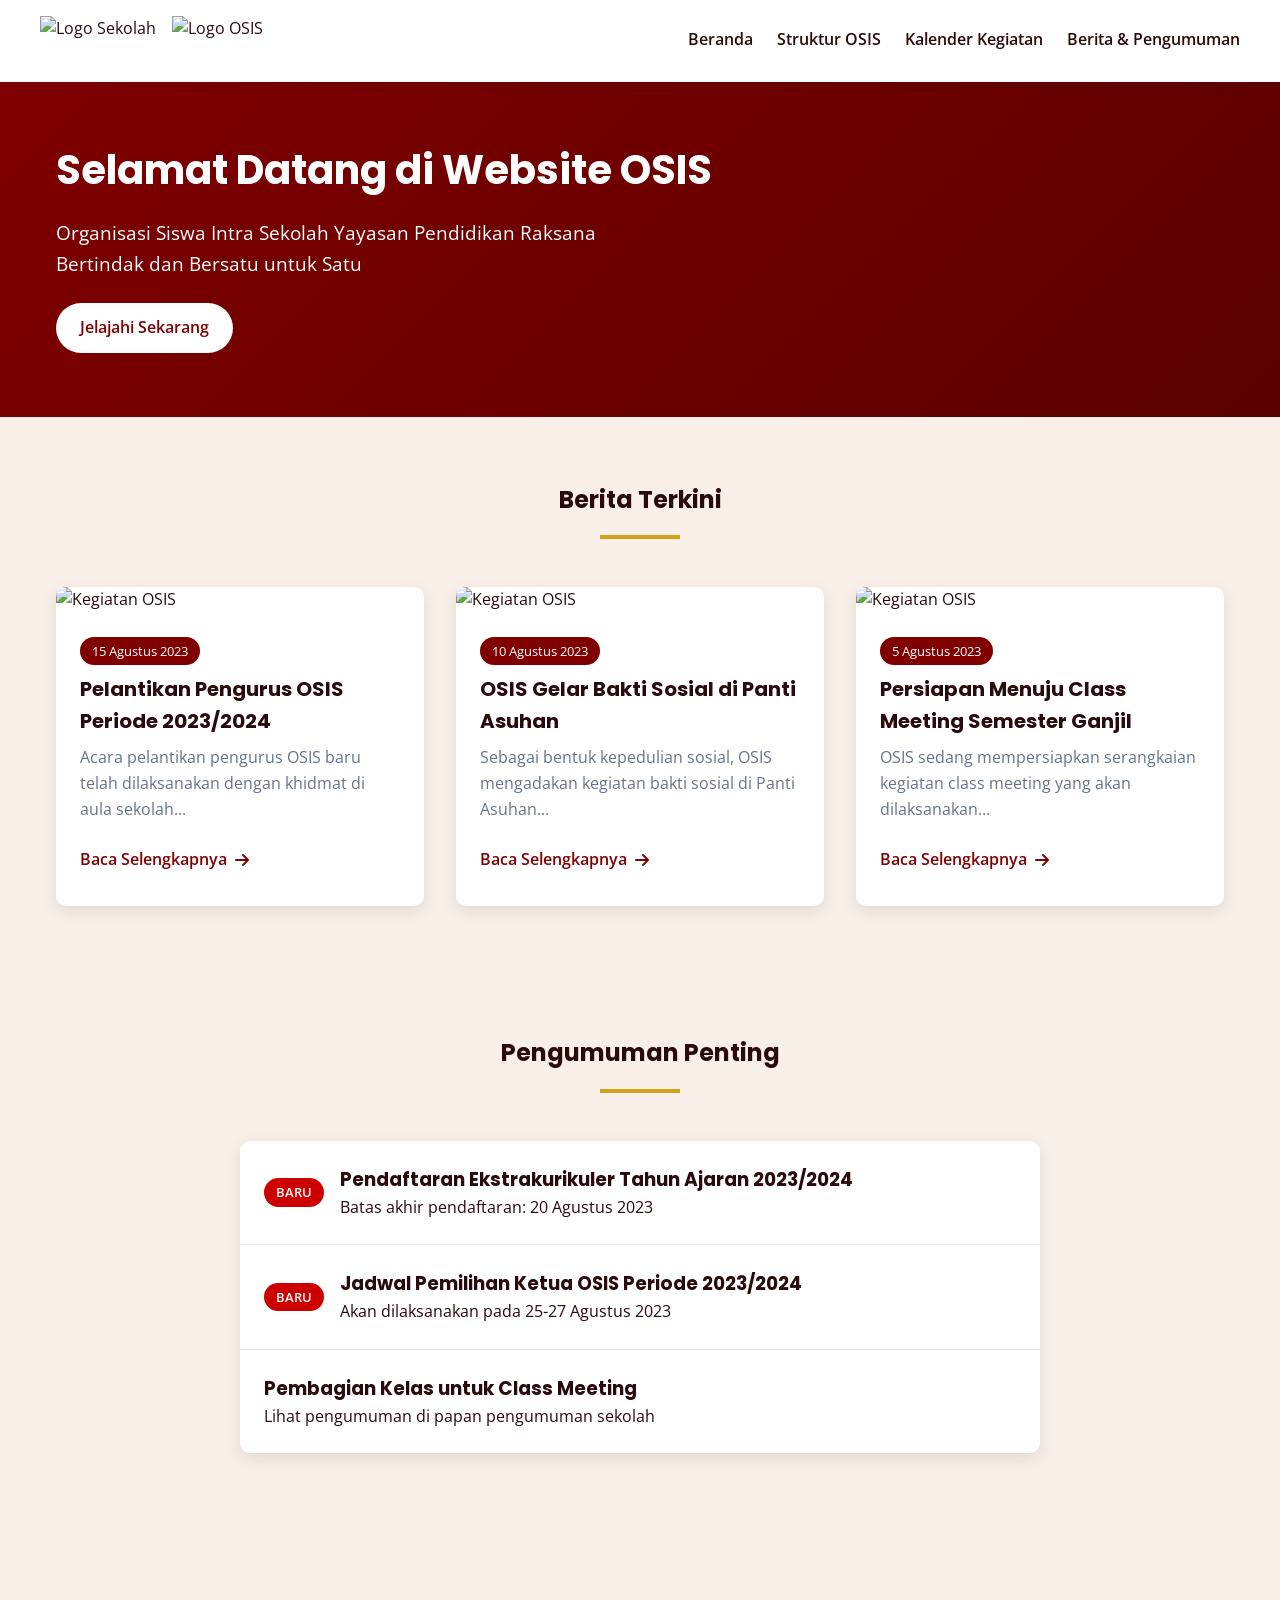
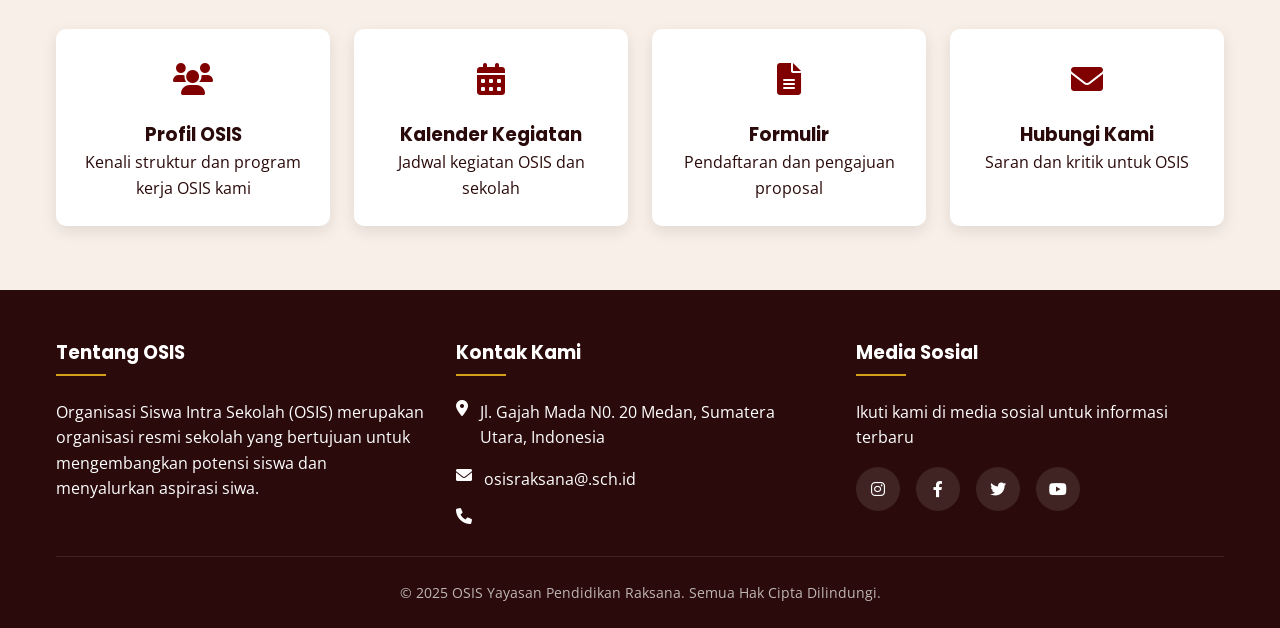
==== index.html @ 31e40fb7 "update first" ====
<!DOCTYPE html>
<html lang="id">
<head>
    <meta charset="UTF-8">
    <meta name="viewport" content="width=device-width, initial-scale=1.0">
    <title>OSIS Website - SMA Contoh</title>
    <link rel="stylesheet" href="index.css">
    <!-- Include Google Fonts -->
    <link href="https://fonts.googleapis.com/css2?family=Poppins:wght@400;600;700&family=Open+Sans:wght@400;600&display=swap" rel="stylesheet">
    <!-- Include Font Awesome for icons -->
    <link rel="stylesheet" href="https://cdnjs.cloudflare.com/ajax/libs/font-awesome/6.0.0-beta3/css/all.min.css">
    
</head>
<body>
    <!-- Header Section -->
    <header>
        <div class="container header-container">
            <div class="logo-container">
                <img src="foto/logo-sekolah.png" alt="Logo Sekolah" class="logo">
                <img src="foto/logo-osis.png" alt="Logo OSIS" class="logo">
            </div>
            
            <nav class="desktop-nav">
                <a href="index.html">Beranda</a>
                <a href="struktur.html">Struktur OSIS</a>
                <a href="kalender.html">Kalender Kegiatan</a>
                <a href="news.html">Berita & Pengumuman</a>
            </nav>
            
            <button class="mobile-menu-btn">☰</button>
        </div>
    </header>

    <!-- Hero Section -->
    <section class="hero">
        <div class="container hero-content">
            <h1>Selamat Datang di Website OSIS</h1>
            <p>Organisasi Siswa Intra Sekolah Yayasan Pendidikan Raksana  Bertindak dan Bersatu untuk Satu</p>
            <a href="#main-content" class="btn btn-primary">Jelajahi Sekarang</a>
        </div>
    </section>

    <!-- Main Content -->
    <main id="main-content">
        <!-- News Section -->
        <section class="section">
            <div class="container">
                <h2 class="section-title">Berita Terkini</h2>
                
                <div class="news-grid">
                    <!-- News Item 1 -->
                    <article class="news-card">
                        <img src="news1.jpg" alt="Kegiatan OSIS" class="news-img">
                        <div class="news-content">
                            <span class="news-date">15 Agustus 2023</span>
                            <h3 class="news-title">Pelantikan Pengurus OSIS Periode 2023/2024</h3>
                            <p class="news-excerpt">Acara pelantikan pengurus OSIS baru telah dilaksanakan dengan khidmat di aula sekolah...</p>
                            <a href="#" class="read-more">Baca Selengkapnya <i class="fas fa-arrow-right"></i></a>
                        </div>
                    </article>
                    
                    <!-- News Item 2 -->
                    <article class="news-card">
                        <img src="news2.jpg" alt="Kegiatan OSIS" class="news-img">
                        <div class="news-content">
                            <span class="news-date">10 Agustus 2023</span>
                            <h3 class="news-title">OSIS Gelar Bakti Sosial di Panti Asuhan</h3>
                            <p class="news-excerpt">Sebagai bentuk kepedulian sosial, OSIS mengadakan kegiatan bakti sosial di Panti Asuhan...</p>
                            <a href="#" class="read-more">Baca Selengkapnya <i class="fas fa-arrow-right"></i></a>
                        </div>
                    </article>
                    
                    <!-- News Item 3 -->
                    <article class="news-card">
                        <img src="news3.jpg" alt="Kegiatan OSIS" class="news-img">
                        <div class="news-content">
                            <span class="news-date">5 Agustus 2023</span>
                            <h3 class="news-title">Persiapan Menuju Class Meeting Semester Ganjil</h3>
                            <p class="news-excerpt">OSIS sedang mempersiapkan serangkaian kegiatan class meeting yang akan dilaksanakan...</p>
                            <a href="#" class="read-more">Baca Selengkapnya <i class="fas fa-arrow-right"></i></a>
                        </div>
                    </article>
                </div>
            </div>
        </section>
        
        <!-- Announcements Section -->
        <section class="section bg-gray-100">
            <div class="container">
                <h2 class="section-title">Pengumuman Penting</h2>
                
                <div class="announcement-list">
                    <!-- Announcement 1 -->
                    <div class="announcement-item">
                        <span class="announcement-badge">BARU</span>
                        <div>
                            <h3>Pendaftaran Ekstrakurikuler Tahun Ajaran 2023/2024</h3>
                            <p>Batas akhir pendaftaran: 20 Agustus 2023</p>
                        </div>
                    </div>
                    
                    <!-- Announcement 2 -->
                    <div class="announcement-item">
                        <span class="announcement-badge">BARU</span>
                        <div>
                            <h3>Jadwal Pemilihan Ketua OSIS Periode 2023/2024</h3>
                            <p>Akan dilaksanakan pada 25-27 Agustus 2023</p>
                        </div>
                    </div>
                    
                    <!-- Announcement 3 -->
                    <div class="announcement-item">
                        <div>
                            <h3>Pembagian Kelas untuk Class Meeting</h3>
                            <p>Lihat pengumuman di papan pengumuman sekolah</p>
                        </div>
                    </div>
                </div>
            </div>
        </section>
        
        <!-- Quick Links Section -->
        <section class="section">
            <div class="container">
                <div class="quick-links">
                    <!-- Quick Link 1 -->
                    <a href="strukturosis.html" class="quick-link-card">
                        <div class="quick-link-icon">
                            <i class="fas fa-users"></i>
                        </div>
                        <h3>Profil OSIS</h3>
                        <p>Kenali struktur dan program kerja OSIS kami</p>
                    </a>
                    
                    <!-- Quick Link 2 -->
                    <a href="calendar.html" class="quick-link-card">
                        <div class="quick-link-icon">
                            <i class="fas fa-calendar-alt"></i>
                        </div>
                        <h3>Kalender Kegiatan</h3>
                        <p>Jadwal kegiatan OSIS dan sekolah</p>
                    </a>
                    
                    <!-- Quick Link 3 -->
                    <a href="forms.html" class="quick-link-card">
                        <div class="quick-link-icon">
                            <i class="fas fa-file-alt"></i>
                        </div>
                        <h3>Formulir</h3>
                        <p>Pendaftaran dan pengajuan proposal</p>
                    </a>
                    
                    <!-- Quick Link 4 -->
                    <a href="contact.html" class="quick-link-card">
                        <div class="quick-link-icon">
                            <i class="fas fa-envelope"></i>
                        </div>
                        <h3>Hubungi Kami</h3>
                        <p>Saran dan kritik untuk OSIS</p>
                    </a>
                </div>
            </div>
        </section>
    </main>

    <!-- Footer Section -->
    <footer>
        <div class="container">
            <div class="footer-content">
                <!-- About Column -->
                <div class="footer-column">
                    <h3>Tentang OSIS</h3>
                    <p>Organisasi Siswa Intra Sekolah (OSIS) merupakan organisasi resmi sekolah yang bertujuan untuk mengembangkan potensi siswa dan menyalurkan aspirasi siwa.</p>
                </div>
                
                <!-- Contact Column -->
                <div class="footer-column">
                    <h3>Kontak Kami</h3>
                    <div class="contact-info">
                        <div class="contact-item">
                            <i class="fas fa-map-marker-alt"></i>
                            <span>Jl. Gajah Mada N0. 20 Medan, Sumatera Utara, Indonesia</span>
                        </div>
                        <div class="contact-item">
                            <i class="fas fa-envelope"></i>
                            <span>osisraksana@.sch.id</span>
                        </div>
                        <div class="contact-item">
                            <i class="fas fa-phone"></i>
                            <span></span>
                        </div>
                    </div>
                </div>
                
                <!-- Social Media Column -->
                <div class="footer-column">
                    <h3>Media Sosial</h3>
                    <p>Ikuti kami di media sosial untuk informasi terbaru</p>
                    <div class="social-links">
                        <a href="https://www.instagram.com/osisraksanamdn/" class="social-link"><i class="fab fa-instagram"></i></a>
                        <a href="#" class="social-link"><i class="fab fa-facebook-f"></i></a>
                        <a href="#" class="social-link"><i class="fab fa-twitter"></i></a>
                        <a href="#" class="social-link"><i class="fab fa-youtube"></i></a>
                    </div>
                </div>
            </div>
            
            <div class="copyright">
                <p>&copy; 2025 OSIS Yayasan Pendidikan Raksana. Semua Hak Cipta Dilindungi.</p>
            </div>
        </div>
    </footer>

    <!-- JavaScript -->
    <script src="index.js"></script>
    <script>
    
    </script>
</body>
</html>
---- index.css ----
/* ================================
   CSS RESET & BASE VARIABLES
=================================*/
:root {
    /* Warna utama (Maroon Theme) */
    --primary: #800000;      /* Base Maroon */
    --secondary: #5a0000;    /* Darker Maroon */
    --accent: #d4a017;       /* Goldenrod (untuk aksen/kontras) */
    
    /* Warna tambahan */
    --light: #f8f0e8;        /* Cream light untuk background */
    --dark: #2a0a0a;         /* Dark reddish-black untuk teks utama */
    --success: #228B22;      /* Hijau untuk status sukses */
    --danger: #CC0000;       /* Merah untuk status penting/peringatan */
    
    /* Font keluarga */
    --font-heading: 'Poppins', sans-serif;
    --font-body: 'Open Sans', sans-serif;
}

/* Reset global */
* {
    margin: 0;
    padding: 0;
    box-sizing: border-box;
}

/* ================================
   BASE STYLES
=================================*/
body {
    font-family: var(--font-body);
    line-height: 1.6;
    color: var(--dark);
    background-color: var(--light);
}

h1, h2, h3, h4 {
    font-family: var(--font-heading);
    font-weight: 700;
}

a {
    text-decoration: none;
    color: inherit;
}

img {
    max-width: 100%;
    height: auto;
}

.container {
    width: 100%;
    max-width: 1200px;
    margin: 0 auto;
    padding: 0 1rem;
}

/* ================================
   HEADER
=================================*/
header {
    position: sticky;
    top: 0;
    background-color: white;
    box-shadow: 0 2px 10px rgba(0, 0, 0, 0.1);
    z-index: 100;
}

.header-container {
    display: flex;
    justify-content: space-between;
    align-items: center;
    padding: 1rem 0;
}

.logo-container {
    display: flex;
    align-items: center;
    gap: 1rem;
}

.logo {
    height: 50px;
}

/* Navigasi Desktop */
nav.desktop-nav {
    display: flex;
    gap: 1.5rem;
}
nav.desktop-nav a {
    font-weight: 600;
    transition: var(--transition);
    position: relative;
    padding: 0.5rem 0;
}
nav.desktop-nav a:hover { color: var(--primary); }
nav.desktop-nav a::after {
    content: '';
    position: absolute;
    bottom: 0; left: 0;
    width: 0; height: 2px;
    background-color: var(--primary);
    transition: var(--transition);
}
nav.desktop-nav a:hover::after { width: 100%; }

/* Underline animasi di hover */
nav.desktop-nav a::after {
    content: '';
    position: absolute;
    bottom: -5px;
    left: 0;
    width: 0;
    height: 2px;
    background-color: var(--primary);
    transition: width 0.3s;
}

nav.desktop-nav a:hover::after {
    width: 100%;
}

/* Tombol menu mobile */
.mobile-menu-btn {
    display: none;
    background: none;
    border: none;
    font-size: 1.5rem;
    cursor: pointer;
}

/* ================================
   HERO SECTION
=================================*/
.hero {
    background: linear-gradient(135deg, var(--primary), var(--secondary));
    color: white;
    padding: 4rem 0;
    position: relative;
    overflow: hidden;
}

.hero-content {
    display: flex;
    flex-direction: column;
    align-items: flex-start;
    gap: 1.5rem;
    position: relative;
    z-index: 2;
}

.hero h1 {
    font-size: 2.5rem;
    line-height: 1.2;
}

.hero p {
    font-size: 1.2rem;
    max-width: 600px;
}

/* Tombol */
.btn {
    display: inline-block;
    padding: 0.75rem 1.5rem;
    border-radius: 50px;
    font-weight: 600;
    transition: all 0.3s;
    cursor: pointer;
}

.btn-primary {
    background-color: white;
    color: var(--primary);
}

.btn-primary:hover {
    transform: translateY(-3px);
    box-shadow: 0 10px 20px rgba(0, 0, 0, 0.1);
}

/* ================================
   SECTION
=================================*/
.section {
    padding: 4rem 0;
}

.section-title {
    text-align: center;
    margin-bottom: 3rem;
    position: relative;
}

/* Garis aksen di bawah judul */
.section-title::after {
    content: '';
    display: block;
    width: 80px;
    height: 4px;
    background-color: var(--accent);
    margin: 1rem auto 0;
}

/* ================================
   NEWS GRID
=================================*/
.news-grid {
    display: grid;
    grid-template-columns: repeat(auto-fill, minmax(300px, 1fr));
    gap: 2rem;
}

.news-card {
    background-color: white;
    border-radius: 10px;
    overflow: hidden;
    box-shadow: 0 5px 15px rgba(0, 0, 0, 0.1);
    transition: transform 0.3s, box-shadow 0.3s;
}

.news-card:hover {
    transform: translateY(-10px);
    box-shadow: 0 15px 30px rgba(0, 0, 0, 0.15);
}

.news-img {
    height: 200px;
    width: 100%;
    object-fit: cover;
}

.news-content {
    padding: 1.5rem;
}

.news-date {
    display: inline-block;
    background-color: var(--primary);
    color: white;
    padding: 0.25rem 0.75rem;
    border-radius: 50px;
    font-size: 0.8rem;
    margin-bottom: 0.5rem;
}

.news-title {
    font-size: 1.25rem;
    margin-bottom: 0.5rem;
}

.news-excerpt {
    color: #64748b;
    margin-bottom: 1rem;
}

.read-more {
    color: var(--primary);
    font-weight: 600;
    display: flex;
    align-items: center;
    gap: 0.5rem;
}

/* ================================
   ANNOUNCEMENTS
=================================*/
.announcement-list {
    background-color: white;
    border-radius: 10px;
    box-shadow: 0 5px 15px rgba(0, 0, 0, 0.1);
    overflow: hidden;
    max-width: 800px;
    margin: 0 auto;
}

.announcement-item {
    padding: 1.5rem;
    border-bottom: 1px solid #e2e8f0;
    display: flex;
    align-items: center;
    gap: 1rem;
}

.announcement-item:last-child {
    border-bottom: none;
}

.announcement-badge {
    background-color: var(--danger);
    color: white;
    padding: 0.25rem 0.75rem;
    border-radius: 50px;
    font-size: 0.8rem;
    font-weight: 600;
}

/* ================================
   QUICK LINKS
=================================*/
.quick-links {
    display: grid;
    grid-template-columns: repeat(auto-fit, minmax(200px, 1fr));
    gap: 1.5rem;
    margin-top: 3rem;
}

.quick-link-card {
    background-color: white;
    border-radius: 10px;
    padding: 1.5rem;
    text-align: center;
    box-shadow: 0 5px 15px rgba(0, 0, 0, 0.1);
    transition: all 0.3s;
}

.quick-link-card:hover {
    transform: translateY(-5px);
    box-shadow: 0 10px 25px rgba(0, 0, 0, 0.15);
}

.quick-link-icon {
    font-size: 2rem;
    margin-bottom: 1rem;
    color: var(--primary);
}

/* ================================
   FOOTER
=================================*/
footer {
    background-color: var(--dark);
    color: white;
    padding: 3rem 0 1.5rem;
}

.footer-content {
    display: grid;
    grid-template-columns: repeat(auto-fit, minmax(250px, 1fr));
    gap: 2rem;
    margin-bottom: 2rem;
}

.footer-column h3 {
    margin-bottom: 1.5rem;
    position: relative;
    padding-bottom: 0.5rem;
}

.footer-column h3::after {
    content: '';
    position: absolute;
    bottom: 0;
    left: 0;
    width: 50px;
    height: 2px;
    background-color: var(--accent);
}

.contact-info {
    display: flex;
    flex-direction: column;
    gap: 1rem;
}

.contact-item {
    display: flex;
    align-items: flex-start;
    gap: 0.75rem;
}

.social-links {
    display: flex;
    gap: 1rem;
    margin-top: 1rem;
}

.social-link {
    display: flex;
    align-items: center;
    justify-content: center;
    width: 40px;
    height: 40px;
    border-radius: 50%;
    background-color: rgba(255, 255, 255, 0.1);
    transition: background-color 0.3s;
}

.social-link:hover {
    background-color: var(--accent);
}

.copyright {
    text-align: center;
    padding-top: 1.5rem;
    border-top: 1px solid rgba(255, 255, 255, 0.1);
    font-size: 0.9rem;
    color: rgba(255, 255, 255, 0.7);
}

/* ================================
   RESPONSIVE BREAKPOINTS
=================================*/
/* Large screens (max 1200px) */
@media (max-width: 1200px) {
    .container { padding: 0 2rem; }
}

/* Medium screens (max 992px) */
@media (max-width: 992px) {
    .hero h1 { font-size: 2.2rem; }
    .hero p { font-size: 1.1rem; }
    .profile-layout { grid-template-columns: 1fr 250px; }
}

/* Tablet screens (max 768px) */
@media (max-width: 768px) {
    .mobile-menu-btn { display: block; z-index: 1000; }
    nav.desktop-nav {
        position: fixed;
        top: 0;
        right: -100%;
        width: 80%;
        max-width: 300px;
        height: 100vh;
        background-color: white;
        flex-direction: column;
        align-items: flex-start;
        padding: 5rem 2rem;
        box-shadow: -5px 0 15px rgba(0,0,0,0.1);
        transition: right 0.3s ease;
        z-index: 999;
    }
    nav.desktop-nav.active { right: 0; }
    nav.desktop-nav a {
        padding: 0.75rem 0;
        width: 100%;
        border-bottom: 1px solid #eee;
    }
    .hero h1 { font-size: 1.8rem; }
    .hero p { font-size: 1rem; }
    .section { padding: 2.5rem 0; }
    .profile-layout { grid-template-columns: 1fr; }
    .sidebar { order: -1; margin-bottom: 2rem; }
}

/* Small screens (max 576px) */
@media (max-width: 576px) {
    .logo { height: 40px; }
    .hero h1 { font-size: 1.5rem; }
    .btn { padding: 0.6rem 1.2rem; }
    .news-grid, .quick-links, .gallery-grid { grid-template-columns: 1fr; }
}

/* ================================
   ANIMATIONS & ACCESSIBILITY
=================================*/
/* Mobile menu slide animation */
@keyframes slideIn { from { right: -100%; } to { right: 0; } }
@keyframes slideOut { from { right: 0; } to { right: -100%; } }

/* Ukuran minimum touch target */
a, button, .btn, .tab-btn {
    min-height: 44px;
    min-width: 44px;
}

/* Prevent zoom di input mobile */
@media (max-width: 768px) {
    input, select, textarea { font-size: 16px; }
}

/* High contrast mode */
@media (prefers-contrast: high) {
    :root {
        --primary: #0044cc;
        --secondary: #002b80;
        --accent: #c57600;
    }
    a, button { outline: 2px solid transparent; outline-offset: 2px; }
    a:focus, button:focus { outline-color: var(--accent); }
}

/* Reduced motion preference */
@media (prefers-reduced-motion: reduce) {
    * {
        animation-duration: 0.01ms !important;
        transition-duration: 0.01ms !important;
        scroll-behavior: auto !important;
    }
}
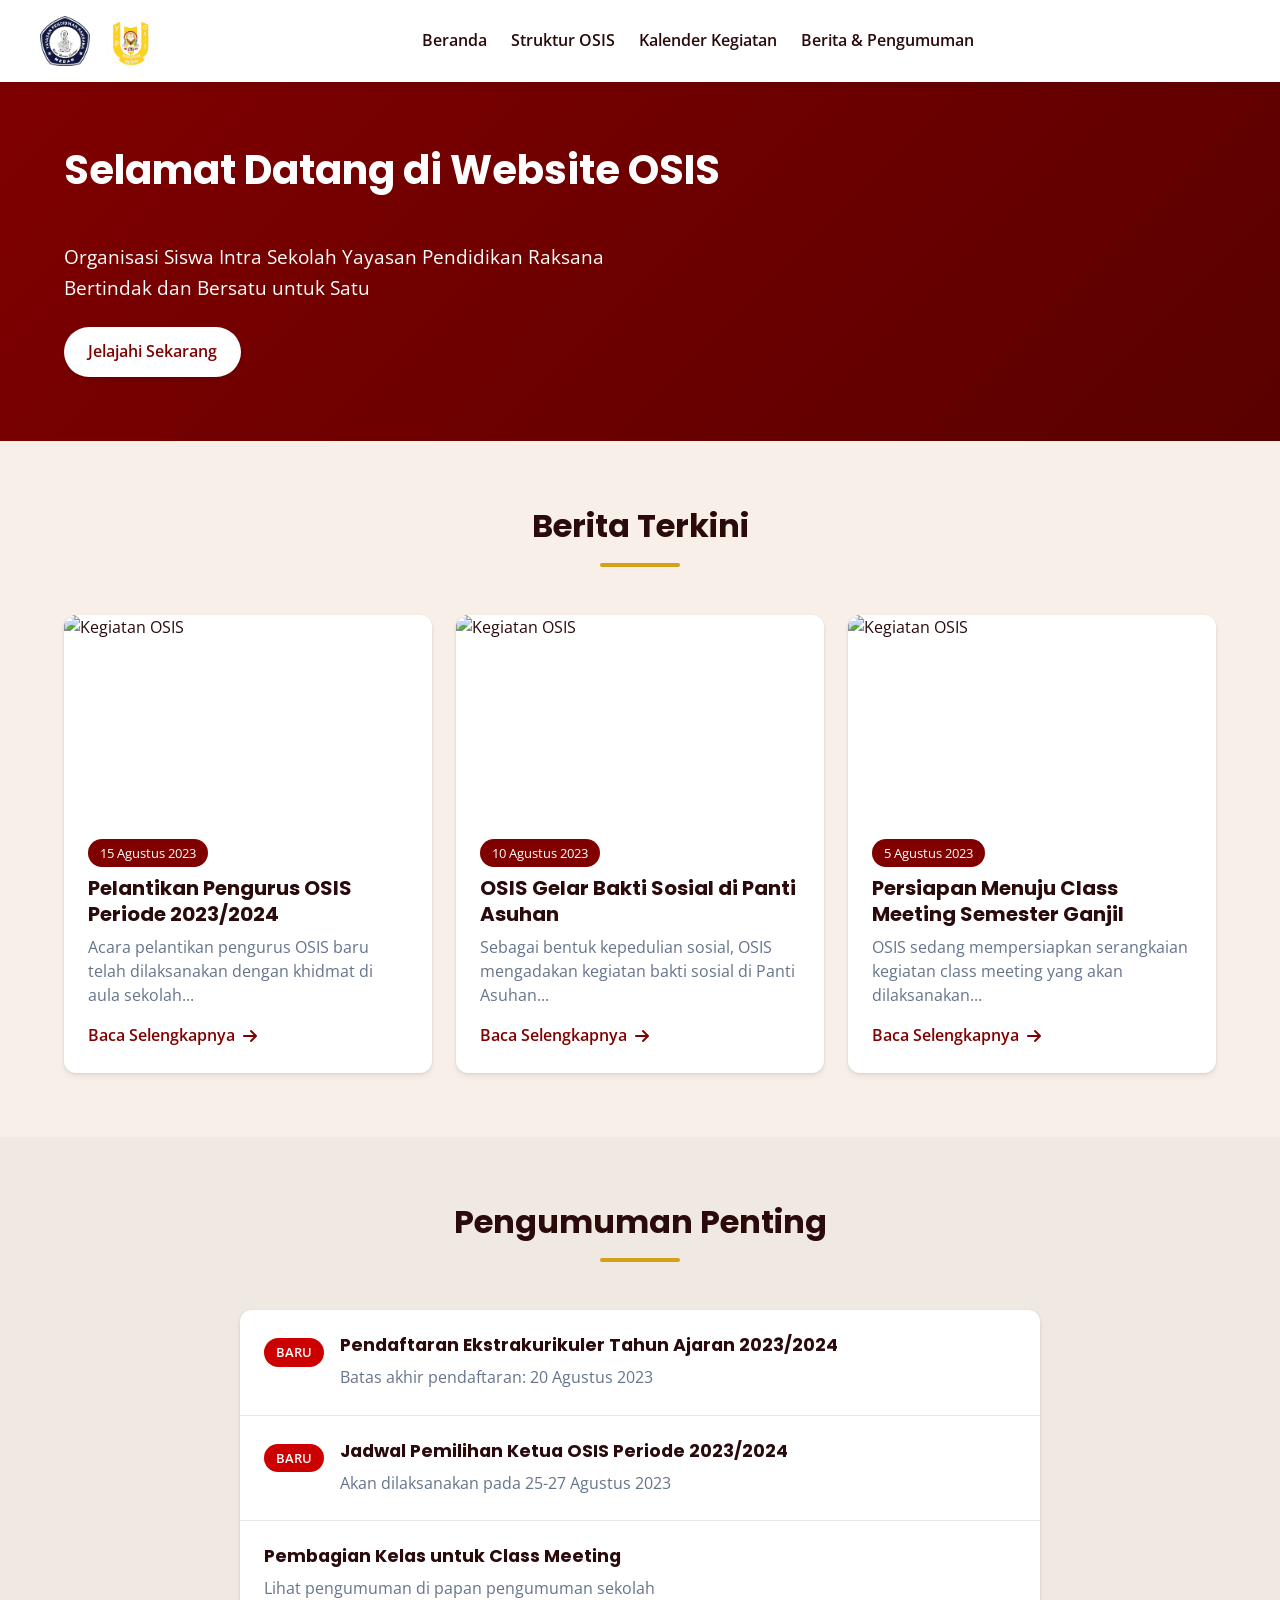
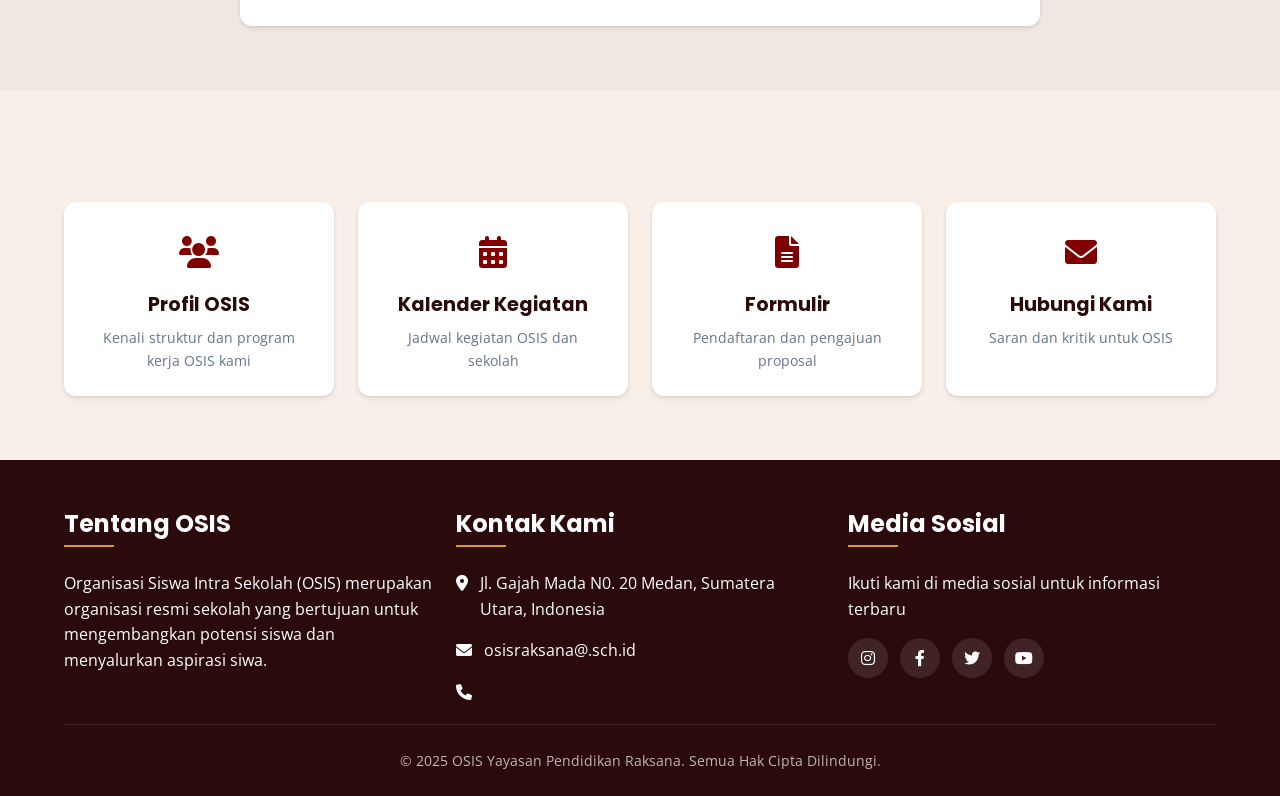
==== commit c9dbaf4b: "update 1" ====
--- a/index.html
+++ b/index.html
@@ -4,39 +4,787 @@
     <meta charset="UTF-8">
     <meta name="viewport" content="width=device-width, initial-scale=1.0">
     <title>OSIS Website - SMA Contoh</title>
-    <link rel="stylesheet" href="index.css">
     <!-- Include Google Fonts -->
     <link href="https://fonts.googleapis.com/css2?family=Poppins:wght@400;600;700&family=Open+Sans:wght@400;600&display=swap" rel="stylesheet">
     <!-- Include Font Awesome for icons -->
     <link rel="stylesheet" href="https://cdnjs.cloudflare.com/ajax/libs/font-awesome/6.0.0-beta3/css/all.min.css">
-    
+    <style>
+        /* ================================
+           CSS RESET & BASE VARIABLES
+        =================================*/
+        :root {
+            /* Warna utama (Maroon Theme) */
+            --primary: #800000;      /* Base Maroon */
+            --primary-light: #a33333; /* Light Maroon */
+            --secondary: #5a0000;    /* Darker Maroon */
+            --accent: #d4a017;       /* Goldenrod (untuk aksen/kontras) */
+            --accent-dark: #b38614;  /* Darker Goldenrod */
+            
+            /* Warna tambahan */
+            --light: #f8f0e8;        /* Cream light untuk background */
+            --light-gray: #e8e8e8;   /* Light gray untuk borders */
+            --dark: #2a0a0a;         /* Dark reddish-black untuk teks utama */
+            --gray: #64748b;         /* Gray untuk teks sekunder */
+            --success: #228B22;      /* Hijau untuk status sukses */
+            --danger: #CC0000;       /* Merah untuk status penting/peringatan */
+            
+            /* Font keluarga */
+            --font-heading: 'Poppins', sans-serif;
+            --font-body: 'Open Sans', sans-serif;
+            
+            /* Transition untuk animasi */
+            --transition: all 0.3s ease;
+            
+            /* Border radius */
+            --radius-sm: 0.25rem;
+            --radius: 0.5rem;
+            --radius-lg: 0.75rem;
+            --radius-xl: 1rem;
+            
+            /* Spacing */
+            --space-xs: 0.5rem;
+            --space-sm: 1rem;
+            --space-md: 1.5rem;
+            --space-lg: 2rem;
+            --space-xl: 3rem;
+            --space-xxl: 4rem;
+            
+            /* Shadows */
+            --shadow-sm: 0 1px 2px rgba(0, 0, 0, 0.05);
+            --shadow: 0 4px 6px rgba(0, 0, 0, 0.05), 0 1px 3px rgba(0, 0, 0, 0.1);
+            --shadow-md: 0 10px 15px rgba(0, 0, 0, 0.05), 0 4px 6px rgba(0, 0, 0, 0.05);
+            --shadow-lg: 0 20px 25px rgba(0, 0, 0, 0.05), 0 10px 10px rgba(0, 0, 0, 0.04);
+        }
+
+        /* Reset global */
+        * {
+            margin: 0;
+            padding: 0;
+            box-sizing: border-box;
+        }
+
+        /* Animasi fade in untuk halaman */
+        @keyframes fadeIn {
+            from { opacity: 0; transform: translateY(20px); }
+            to { opacity: 1; transform: translateY(0); }
+        }
+
+        /* ================================
+           BASE STYLES
+        =================================*/
+        html {
+            scroll-behavior: smooth;
+        }
+        
+        body {
+            font-family: var(--font-body);
+            line-height: 1.6;
+            color: var(--dark);
+            background-color: var(--light);
+            animation: fadeIn 0.8s ease-out;
+        }
+
+        h1, h2, h3, h4 {
+            font-family: var(--font-heading);
+            font-weight: 700;
+            line-height: 1.3;
+        }
+
+        h1 { font-size: 2.5rem; margin-bottom: var(--space-md); }
+        h2 { font-size: 2rem; margin-bottom: var(--space-md); }
+        h3 { font-size: 1.5rem; margin-bottom: var(--space-sm); }
+        h4 { font-size: 1.25rem; margin-bottom: var(--space-xs); }
+
+        a {
+            text-decoration: none;
+            color: inherit;
+            transition: var(--transition);
+        }
+
+        img {
+            max-width: 100%;
+            height: auto;
+            display: block;
+        }
+
+        .container {
+            width: 100%;
+            max-width: 1200px;
+            margin: 0 auto;
+            padding: 0 var(--space-md);
+        }
+
+        .section {
+            padding: var(--space-xxl) 0;
+            opacity: 0;
+            transform: translateY(20px);
+            transition: opacity 0.6s ease, transform 0.6s ease;
+        }
+
+        .section.visible {
+            opacity: 1;
+            transform: translateY(0);
+        }
+
+        .section__title {
+            text-align: center;
+            margin-bottom: var(--space-xl);
+            position: relative;
+        }
+
+        /* Garis aksen di bawah judul */
+        .section__title::after {
+            content: '';
+            display: block;
+            width: 80px;
+            height: 4px;
+            background-color: var(--accent);
+            margin: var(--space-sm) auto 0;
+            border-radius: 2px;
+        }
+
+        .btn {
+            display: inline-flex;
+            align-items: center;
+            justify-content: center;
+            padding: 0.75rem 1.5rem;
+            border-radius: 50px;
+            font-weight: 600;
+            transition: var(--transition);
+            cursor: pointer;
+            min-height: 44px;
+            border: none;
+            gap: 0.5rem;
+        }
+
+        .btn--primary {
+            background-color: white;
+            color: var(--primary);
+            box-shadow: var(--shadow);
+        }
+
+        .btn--primary:hover {
+            transform: translateY(-3px);
+            box-shadow: var(--shadow-md);
+        }
+
+        .text-center {
+            text-align: center;
+        }
+
+        /* ================================
+           HEADER
+        =================================*/
+        .header {
+            position: sticky;
+            top: 0;
+            background-color: white;
+            box-shadow: 0 2px 10px rgba(0, 0, 0, 0.1);
+            z-index: 1000;
+        }
+
+        .header__container {
+            display: flex;
+            justify-content: space-between;
+            align-items: center;
+            padding: var(--space-sm) 0;
+            position: relative;
+        }
+
+        .header__logo-container {
+            display: flex;
+            align-items: center;
+            gap: var(--space-sm);
+        }
+
+        .header__logo {
+            height: 50px;
+            width: auto;
+        }
+
+        /* Navigasi Desktop */
+        .nav {
+            display: flex;
+            gap: var(--space-md);
+        }
+
+        .nav__link {
+            font-weight: 600;
+            transition: var(--transition);
+            position: relative;
+            padding: 0.5rem 0;
+        }
+
+        .nav__link:hover { 
+            color: var(--primary); 
+        }
+
+        /* Underline animasi di hover */
+        .nav__link::after {
+            content: '';
+            position: absolute;
+            bottom: -5px;
+            left: 0;
+            width: 0;
+            height: 2px;
+            background-color: var(--primary);
+            transition: width 0.3s;
+        }
+
+        .nav__link:hover::after {
+            width: 100%;
+        }
+
+        /* Tombol menu mobile */
+        .mobile-menu-btn {
+            display: none;
+            background: none;
+            border: none;
+            font-size: 1.5rem;
+            cursor: pointer;
+            z-index: 1001;
+            width: 44px;
+            height: 44px;
+            justify-content: center;
+            align-items: center;
+            color: var(--dark);
+        }
+
+        /* ================================
+           MOBILE NAVIGATION (SIDEBAR)
+        =================================*/
+        @media (max-width: 768px) {
+            .mobile-menu-btn {
+                display: flex;
+            }
+            
+            .nav {
+                position: fixed;
+                top: 0;
+                right: -100%;
+                width: 80%;
+                max-width: 300px;
+                height: 100vh;
+                background-color: white;
+                flex-direction: column;
+                align-items: flex-start;
+                padding: 5rem var(--space-md) var(--space-md);
+                box-shadow: -5px 0 15px rgba(0,0,0,0.1);
+                transition: right 0.3s ease;
+                z-index: 999;
+            }
+            
+            .nav.active { 
+                right: 0; 
+            }
+            
+            .nav__link {
+                padding: var(--space-sm) 0;
+                width: 100%;
+                border-bottom: 1px solid var(--light-gray);
+                font-size: 1.1rem;
+            }
+            
+            /* Overlay ketika menu aktif */
+            .nav-overlay {
+                position: fixed;
+                top: 0;
+                left: 0;
+                width: 100%;
+                height: 100%;
+                background-color: rgba(0, 0, 0, 0.5);
+                z-index: 998;
+                opacity: 0;
+                visibility: hidden;
+                transition: var(--transition);
+            }
+            
+            .nav-overlay.active {
+                opacity: 1;
+                visibility: visible;
+            }
+        }
+
+        /* ================================
+           HERO SECTION
+        =================================*/
+        .hero {
+            background: linear-gradient(135deg, var(--primary), var(--secondary));
+            color: white;
+            padding: var(--space-xxl) 0;
+            position: relative;
+            overflow: hidden;
+        }
+
+        .hero__content {
+            display: flex;
+            flex-direction: column;
+            align-items: flex-start;
+            gap: var(--space-md);
+            position: relative;
+            z-index: 2;
+        }
+
+        .hero__title {
+            font-size: 2.5rem;
+            line-height: 1.2;
+        }
+
+        .hero__description {
+            font-size: 1.2rem;
+            max-width: 600px;
+        }
+
+        /* ================================
+           NEWS GRID
+        =================================*/
+        .news-grid {
+            display: grid;
+            grid-template-columns: repeat(auto-fill, minmax(300px, 1fr));
+            gap: var(--space-md);
+        }
+
+        .news-card {
+            background-color: white;
+            border-radius: var(--radius-lg);
+            overflow: hidden;
+            box-shadow: var(--shadow);
+            transition: var(--transition);
+        }
+
+        .news-card:hover {
+            transform: translateY(-10px);
+            box-shadow: var(--shadow-lg);
+        }
+
+        .news-card__image {
+            height: 200px;
+            width: 100%;
+            object-fit: cover;
+            transition: var(--transition);
+        }
+
+        .news-card:hover .news-card__image {
+            transform: scale(1.05);
+        }
+
+        .news-card__content {
+            padding: var(--space-md);
+        }
+
+        .news-card__date {
+            display: inline-block;
+            background-color: var(--primary);
+            color: white;
+            padding: 0.25rem 0.75rem;
+            border-radius: 50px;
+            font-size: 0.8rem;
+            margin-bottom: 0.5rem;
+        }
+
+        .news-card__title {
+            font-size: 1.25rem;
+            margin-bottom: 0.5rem;
+            line-height: 1.3;
+        }
+
+        .news-card__excerpt {
+            color: var(--gray);
+            margin-bottom: var(--space-sm);
+            line-height: 1.5;
+        }
+
+        .news-card__link {
+            color: var(--primary);
+            font-weight: 600;
+            display: inline-flex;
+            align-items: center;
+            gap: 0.5rem;
+        }
+
+        .news-card__link:hover {
+            gap: 0.75rem;
+        }
+
+        /* ================================
+           ANNOUNCEMENTS
+        =================================*/
+        .bg-gray {
+            background-color: rgba(0, 0, 0, 0.03);
+        }
+
+        .announcement-list {
+            background-color: white;
+            border-radius: var(--radius-lg);
+            box-shadow: var(--shadow);
+            overflow: hidden;
+            max-width: 800px;
+            margin: 0 auto;
+        }
+
+        .announcement-item {
+            padding: var(--space-md);
+            border-bottom: 1px solid var(--light-gray);
+            display: flex;
+            align-items: flex-start;
+            gap: var(--space-sm);
+            transition: var(--transition);
+        }
+
+        .announcement-item:hover {
+            background-color: rgba(0, 0, 0, 0.02);
+        }
+
+        .announcement-item:last-child {
+            border-bottom: none;
+        }
+
+        .announcement-badge {
+            background-color: var(--danger);
+            color: white;
+            padding: 0.25rem 0.75rem;
+            border-radius: 50px;
+            font-size: 0.8rem;
+            font-weight: 600;
+            flex-shrink: 0;
+            margin-top: 0.25rem;
+        }
+
+        .announcement-item__content {
+            flex: 1;
+        }
+
+        .announcement-item__title {
+            margin-bottom: 0.5rem;
+            font-size: 1.1rem;
+        }
+
+        .announcement-item__description {
+            color: var(--gray);
+        }
+
+        /* ================================
+           QUICK LINKS
+        =================================*/
+        .quick-links {
+            display: grid;
+            grid-template-columns: repeat(auto-fit, minmax(200px, 1fr));
+            gap: var(--space-md);
+            margin-top: var(--space-xl);
+        }
+
+        .quick-link-card {
+            background-color: white;
+            border-radius: var(--radius-lg);
+            padding: var(--space-md);
+            text-align: center;
+            box-shadow: var(--shadow);
+            transition: var(--transition);
+            display: block;
+        }
+
+        .quick-link-card:hover {
+            transform: translateY(-5px);
+            box-shadow: var(--shadow-md);
+            color: var(--primary);
+        }
+
+        .quick-link-card__icon {
+            font-size: 2rem;
+            margin-bottom: var(--space-sm);
+            color: var(--primary);
+            transition: var(--transition);
+        }
+
+        .quick-link-card:hover .quick-link-card__icon {
+            transform: scale(1.1);
+        }
+
+        .quick-link-card__title {
+            margin-bottom: 0.5rem;
+            font-size: 1.2rem;
+        }
+
+        .quick-link-card__description {
+            color: var(--gray);
+            font-size: 0.9rem;
+        }
+
+        /* ================================
+           FOOTER
+        =================================*/
+        .footer {
+            background-color: var(--dark);
+            color: white;
+            padding: var(--space-xl) 0 var(--space-md);
+        }
+
+        .footer__content {
+            display: grid;
+            grid-template-columns: repeat(auto-fit, minmax(250px, 1fr));
+            gap: var(--space-md);
+            margin-bottom: var(--space-md);
+        }
+
+        .footer__column h3 {
+            margin-bottom: var(--space-md);
+            position: relative;
+            padding-bottom: 0.5rem;
+        }
+
+        .footer__column h3::after {
+            content: '';
+            position: absolute;
+            bottom: 0;
+            left: 0;
+            width: 50px;
+            height: 2px;
+            background-color: var(--accent);
+        }
+
+        .contact-info {
+            display: flex;
+            flex-direction: column;
+            gap: var(--space-sm);
+        }
+
+        .contact-item {
+            display: flex;
+            align-items: flex-start;
+            gap: 0.75rem;
+        }
+
+        .contact-item i {
+            margin-top: 0.25rem;
+            flex-shrink: 0;
+        }
+
+        .social-links {
+            display: flex;
+            gap: 0.75rem;
+            margin-top: var(--space-sm);
+        }
+
+        .social-link {
+            display: flex;
+            align-items: center;
+            justify-content: center;
+            width: 40px;
+            height: 40px;
+            border-radius: 50%;
+            background-color: rgba(255, 255, 255, 0.1);
+            transition: var(--transition);
+        }
+
+        .social-link:hover {
+            background-color: var(--accent);
+            transform: translateY(-3px);
+        }
+
+        .copyright {
+            text-align: center;
+            padding-top: var(--space-md);
+            border-top: 1px solid rgba(255, 255, 255, 0.1);
+            font-size: 0.9rem;
+            color: rgba(255, 255, 255, 0.7);
+        }
+
+        /* ================================
+           RESPONSIVE BREAKPOINTS
+        =================================*/
+        /* Large screens (max 1200px) */
+        @media (max-width: 1200px) {
+            .container { 
+                padding: 0 var(--space-md); 
+            }
+        }
+
+        /* Medium screens (max 992px) */
+        @media (max-width: 992px) {
+            .hero__title { 
+                font-size: 2.2rem; 
+            }
+            .hero__description { 
+                font-size: 1.1rem; 
+            }
+            
+            :root {
+                --space-xxl: 3rem;
+                --space-xl: 2rem;
+            }
+        }
+
+        /* Tablet screens (max 768px) */
+        @media (max-width: 768px) {
+            .header__logo {
+                height: 40px;
+            }
+            
+            .hero {
+                padding: var(--space-xl) 0;
+                text-align: center;
+            }
+            
+            .hero__content {
+                align-items: center;
+            }
+            
+            .hero__title { 
+                font-size: 1.8rem; 
+            }
+            
+            .hero__description { 
+                font-size: 1rem; 
+            }
+            
+            .section { 
+                padding: var(--space-xl) 0; 
+            }
+            
+            .section__title {
+                font-size: 1.5rem;
+                margin-bottom: var(--space-lg);
+            }
+            
+            .news-grid {
+                grid-template-columns: 1fr;
+                gap: var(--space-md);
+            }
+            
+            .quick-links {
+                grid-template-columns: repeat(2, 1fr);
+                gap: var(--space-sm);
+            }
+            
+            .announcement-item {
+                padding: var(--space-sm);
+                flex-direction: column;
+                gap: 0.75rem;
+            }
+            
+            .footer__content {
+                grid-template-columns: 1fr;
+                gap: var(--space-md);
+            }
+        }
+
+        /* Small screens (max 576px) */
+        @media (max-width: 576px) {
+            .container {
+                padding: 0 var(--space-sm);
+            }
+            
+            .hero__title { 
+                font-size: 1.6rem; 
+            }
+            
+            .btn { 
+                padding: 0.75rem 1.25rem; 
+                font-size: 0.9rem;
+            }
+            
+            .quick-links {
+                grid-template-columns: 1fr;
+            }
+            
+            .quick-link-card {
+                padding: var(--space-sm);
+            }
+            
+            .news-card__content {
+                padding: var(--space-sm);
+            }
+            
+            .footer__column h3 {
+                font-size: 1.1rem;
+            }
+        }
+
+        /* Very small screens (max 400px) */
+        @media (max-width: 400px) {
+            .header__logo-container {
+                gap: 0.5rem;
+            }
+            
+            .header__logo {
+                height: 35px;
+            }
+            
+            .hero__title {
+                font-size: 1.4rem;
+            }
+            
+            .section__title {
+                font-size: 1.3rem;
+            }
+            
+            .quick-link-card__icon {
+                font-size: 1.75rem;
+            }
+        }
+
+        /* ================================
+           ANIMATIONS & ACCESSIBILITY
+        =================================*/
+        /* Focus styles untuk aksesibilitas */
+        a:focus-visible,
+        button:focus-visible {
+            outline: 2px solid var(--accent);
+            outline-offset: 2px;
+        }
+
+        /* High contrast mode */
+        @media (prefers-contrast: high) {
+            :root {
+                --primary: #0044cc;
+                --secondary: #002b80;
+                --accent: #c57600;
+            }
+        }
+
+        /* Reduced motion preference */
+        @media (prefers-reduced-motion: reduce) {
+            * {
+                animation-duration: 0.01ms !important;
+                animation-iteration-count: 1 !important;
+                transition-duration: 0.01ms !important;
+                scroll-behavior: auto !important;
+            }
+            
+            .section {
+                opacity: 1;
+                transform: none;
+            }
+        }
+    </style>
 </head>
 <body>
     <!-- Header Section -->
-    <header>
-        <div class="container header-container">
-            <div class="logo-container">
-                <img src="foto/logo-sekolah.png" alt="Logo Sekolah" class="logo">
-                <img src="foto/logo-osis.png" alt="Logo OSIS" class="logo">
+    <header class="header">
+        <div class="container header__container">
+            <div class="header__logo-container">
+                <img src="foto/logo-sekolah.png" alt="Logo Sekolah" class="header__logo">
+                <img src="foto/logo-osis.png" alt="Logo OSIS" class="header__logo">
             </div>
             
-            <nav class="desktop-nav">
-                <a href="index.html">Beranda</a>
-                <a href="struktur.html">Struktur OSIS</a>
-                <a href="kalender.html">Kalender Kegiatan</a>
-                <a href="news.html">Berita & Pengumuman</a>
+            <nav class="nav">
+                <a href="index.html" class="nav__link">Beranda</a>
+                <a href="struktur.html" class="nav__link">Struktur OSIS</a>
+                <a href="kalender.html" class="nav__link">Kalender Kegiatan</a>
+                <a href="news.html" class="nav__link">Berita & Pengumuman</a>
             </nav>
             
-            <button class="mobile-menu-btn">☰</button>
+            <button class="mobile-menu-btn" aria-label="Toggle mobile menu">☰</button>
+            <div class="nav-overlay"></div>
         </div>
     </header>
 
     <!-- Hero Section -->
     <section class="hero">
-        <div class="container hero-content">
-            <h1>Selamat Datang di Website OSIS</h1>
-            <p>Organisasi Siswa Intra Sekolah Yayasan Pendidikan Raksana  Bertindak dan Bersatu untuk Satu</p>
-            <a href="#main-content" class="btn btn-primary">Jelajahi Sekarang</a>
+        <div class="container hero__content">
+            <h1 class="hero__title">Selamat Datang di Website OSIS</h1>
+            <p class="hero__description">Organisasi Siswa Intra Sekolah Yayasan Pendidikan Raksana Bertindak dan Bersatu untuk Satu</p>
+            <a href="#main-content" class="btn btn--primary">Jelajahi Sekarang</a>
         </div>
     </section>
 
@@ -45,39 +793,39 @@
         <!-- News Section -->
         <section class="section">
             <div class="container">
-                <h2 class="section-title">Berita Terkini</h2>
+                <h2 class="section__title">Berita Terkini</h2>
                 
                 <div class="news-grid">
                     <!-- News Item 1 -->
                     <article class="news-card">
-                        <img src="news1.jpg" alt="Kegiatan OSIS" class="news-img">
-                        <div class="news-content">
-                            <span class="news-date">15 Agustus 2023</span>
-                            <h3 class="news-title">Pelantikan Pengurus OSIS Periode 2023/2024</h3>
-                            <p class="news-excerpt">Acara pelantikan pengurus OSIS baru telah dilaksanakan dengan khidmat di aula sekolah...</p>
-                            <a href="#" class="read-more">Baca Selengkapnya <i class="fas fa-arrow-right"></i></a>
+                        <img src="news1.jpg" alt="Kegiatan OSIS" class="news-card__image">
+                        <div class="news-card__content">
+                            <span class="news-card__date">15 Agustus 2023</span>
+                            <h3 class="news-card__title">Pelantikan Pengurus OSIS Periode 2023/2024</h3>
+                            <p class="news-card__excerpt">Acara pelantikan pengurus OSIS baru telah dilaksanakan dengan khidmat di aula sekolah...</p>
+                            <a href="#" class="news-card__link">Baca Selengkapnya <i class="fas fa-arrow-right"></i></a>
                         </div>
                     </article>
                     
                     <!-- News Item 2 -->
                     <article class="news-card">
-                        <img src="news2.jpg" alt="Kegiatan OSIS" class="news-img">
-                        <div class="news-content">
-                            <span class="news-date">10 Agustus 2023</span>
-                            <h3 class="news-title">OSIS Gelar Bakti Sosial di Panti Asuhan</h3>
-                            <p class="news-excerpt">Sebagai bentuk kepedulian sosial, OSIS mengadakan kegiatan bakti sosial di Panti Asuhan...</p>
-                            <a href="#" class="read-more">Baca Selengkapnya <i class="fas fa-arrow-right"></i></a>
+                        <img src="news2.jpg" alt="Kegiatan OSIS" class="news-card__image">
+                        <div class="news-card__content">
+                            <span class="news-card__date">10 Agustus 2023</span>
+                            <h3 class="news-card__title">OSIS Gelar Bakti Sosial di Panti Asuhan</h3>
+                            <p class="news-card__excerpt">Sebagai bentuk kepedulian sosial, OSIS mengadakan kegiatan bakti sosial di Panti Asuhan...</p>
+                            <a href="#" class="news-card__link">Baca Selengkapnya <i class="fas fa-arrow-right"></i></a>
                         </div>
                     </article>
                     
                     <!-- News Item 3 -->
                     <article class="news-card">
-                        <img src="news3.jpg" alt="Kegiatan OSIS" class="news-img">
-                        <div class="news-content">
-                            <span class="news-date">5 Agustus 2023</span>
-                            <h3 class="news-title">Persiapan Menuju Class Meeting Semester Ganjil</h3>
-                            <p class="news-excerpt">OSIS sedang mempersiapkan serangkaian kegiatan class meeting yang akan dilaksanakan...</p>
-                            <a href="#" class="read-more">Baca Selengkapnya <i class="fas fa-arrow-right"></i></a>
+                        <img src="news3.jpg" alt="Kegiatan OSIS" class="news-card__image">
+                        <div class="news-card__content">
+                            <span class="news-card__date">5 Agustus 2023</span>
+                            <h3 class="news-card__title">Persiapan Menuju Class Meeting Semester Ganjil</h3>
+                            <p class="news-card__excerpt">OSIS sedang mempersiapkan serangkaian kegiatan class meeting yang akan dilaksanakan...</p>
+                            <a href="#" class="news-card__link">Baca Selengkapnya <i class="fas fa-arrow-right"></i></a>
                         </div>
                     </article>
                 </div>
@@ -85,34 +833,34 @@
         </section>
         
         <!-- Announcements Section -->
-        <section class="section bg-gray-100">
+        <section class="section bg-gray">
             <div class="container">
-                <h2 class="section-title">Pengumuman Penting</h2>
+                <h2 class="section__title">Pengumuman Penting</h2>
                 
                 <div class="announcement-list">
                     <!-- Announcement 1 -->
                     <div class="announcement-item">
                         <span class="announcement-badge">BARU</span>
-                        <div>
-                            <h3>Pendaftaran Ekstrakurikuler Tahun Ajaran 2023/2024</h3>
-                            <p>Batas akhir pendaftaran: 20 Agustus 2023</p>
+                        <div class="announcement-item__content">
+                            <h3 class="announcement-item__title">Pendaftaran Ekstrakurikuler Tahun Ajaran 2023/2024</h3>
+                            <p class="announcement-item__description">Batas akhir pendaftaran: 20 Agustus 2023</p>
                         </div>
                     </div>
                     
                     <!-- Announcement 2 -->
                     <div class="announcement-item">
                         <span class="announcement-badge">BARU</span>
-                        <div>
-                            <h3>Jadwal Pemilihan Ketua OSIS Periode 2023/2024</h3>
-                            <p>Akan dilaksanakan pada 25-27 Agustus 2023</p>
+                        <div class="announcement-item__content">
+                            <h3 class="announcement-item__title">Jadwal Pemilihan Ketua OSIS Periode 2023/2024</h3>
+                            <p class="announcement-item__description">Akan dilaksanakan pada 25-27 Agustus 2023</p>
                         </div>
                     </div>
                     
                     <!-- Announcement 3 -->
                     <div class="announcement-item">
-                        <div>
-                            <h3>Pembagian Kelas untuk Class Meeting</h3>
-                            <p>Lihat pengumuman di papan pengumuman sekolah</p>
+                        <div class="announcement-item__content">
+                            <h3 class="announcement-item__title">Pembagian Kelas untuk Class Meeting</h3>
+                            <p class="announcement-item__description">Lihat pengumuman di papan pengumuman sekolah</p>
                         </div>
                     </div>
                 </div>
@@ -125,38 +873,38 @@
                 <div class="quick-links">
                     <!-- Quick Link 1 -->
                     <a href="strukturosis.html" class="quick-link-card">
-                        <div class="quick-link-icon">
+                        <div class="quick-link-card__icon">
                             <i class="fas fa-users"></i>
                         </div>
-                        <h3>Profil OSIS</h3>
-                        <p>Kenali struktur dan program kerja OSIS kami</p>
+                        <h3 class="quick-link-card__title">Profil OSIS</h3>
+                        <p class="quick-link-card__description">Kenali struktur dan program kerja OSIS kami</p>
                     </a>
                     
                     <!-- Quick Link 2 -->
                     <a href="calendar.html" class="quick-link-card">
-                        <div class="quick-link-icon">
+                        <div class="quick-link-card__icon">
                             <i class="fas fa-calendar-alt"></i>
                         </div>
-                        <h3>Kalender Kegiatan</h3>
-                        <p>Jadwal kegiatan OSIS dan sekolah</p>
+                        <h3 class="quick-link-card__title">Kalender Kegiatan</h3>
+                        <p class="quick-link-card__description">Jadwal kegiatan OSIS dan sekolah</p>
                     </a>
                     
                     <!-- Quick Link 3 -->
                     <a href="forms.html" class="quick-link-card">
-                        <div class="quick-link-icon">
+                        <div class="quick-link-card__icon">
                             <i class="fas fa-file-alt"></i>
                         </div>
-                        <h3>Formulir</h3>
-                        <p>Pendaftaran dan pengajuan proposal</p>
+                        <h3 class="quick-link-card__title">Formulir</h3>
+                        <p class="quick-link-card__description">Pendaftaran dan pengajuan proposal</p>
                     </a>
                     
                     <!-- Quick Link 4 -->
                     <a href="contact.html" class="quick-link-card">
-                        <div class="quick-link-icon">
+                        <div class="quick-link-card__icon">
                             <i class="fas fa-envelope"></i>
                         </div>
-                        <h3>Hubungi Kami</h3>
-                        <p>Saran dan kritik untuk OSIS</p>
+                        <h3 class="quick-link-card__title">Hubungi Kami</h3>
+                        <p class="quick-link-card__description">Saran dan kritik untuk OSIS</p>
                     </a>
                 </div>
             </div>
@@ -164,17 +912,17 @@
     </main>
 
     <!-- Footer Section -->
-    <footer>
+    <footer class="footer">
         <div class="container">
-            <div class="footer-content">
+            <div class="footer__content">
                 <!-- About Column -->
-                <div class="footer-column">
+                <div class="footer__column">
                     <h3>Tentang OSIS</h3>
                     <p>Organisasi Siswa Intra Sekolah (OSIS) merupakan organisasi resmi sekolah yang bertujuan untuk mengembangkan potensi siswa dan menyalurkan aspirasi siwa.</p>
                 </div>
                 
                 <!-- Contact Column -->
-                <div class="footer-column">
+                <div class="footer__column">
                     <h3>Kontak Kami</h3>
                     <div class="contact-info">
                         <div class="contact-item">
@@ -193,7 +941,7 @@
                 </div>
                 
                 <!-- Social Media Column -->
-                <div class="footer-column">
+                <div class="footer__column">
                     <h3>Media Sosial</h3>
                     <p>Ikuti kami di media sosial untuk informasi terbaru</p>
                     <div class="social-links">
@@ -212,9 +960,88 @@
     </footer>
 
     <!-- JavaScript -->
-    <script src="index.js"></script>
     <script>
-    
+        document.addEventListener('DOMContentLoaded', function() {
+            // --- Mobile Menu Toggle dengan Overlay ---
+            const mobileMenuBtn = document.querySelector('.mobile-menu-btn');
+            const nav = document.querySelector('.nav');
+            const overlay = document.querySelector('.nav-overlay');
+            const body = document.body;
+            
+            if (mobileMenuBtn && nav) {
+                mobileMenuBtn.addEventListener('click', (e) => {
+                    e.stopPropagation();
+                    toggleMobileMenu();
+                });
+                
+                if (overlay) {
+                    overlay.addEventListener('click', () => {
+                        closeMobileMenu();
+                    });
+                }
+                
+                // Tutup menu ketika klik link di navigasi
+                nav.addEventListener('click', (e) => {
+                    if (e.target.tagName === 'A') {
+                        closeMobileMenu();
+                    }
+                });
+                
+                // Fungsi untuk toggle menu mobile
+                function toggleMobileMenu() {
+                    nav.classList.toggle('active');
+                    if (overlay) {
+                        overlay.classList.toggle('active');
+                    }
+                    mobileMenuBtn.innerHTML = nav.classList.contains('active') ? '✕' : '☰';
+                    
+                    // Prevent body scroll ketika menu terbuka
+                    if (nav.classList.contains('active')) {
+                        body.style.overflow = 'hidden';
+                    } else {
+                        body.style.overflow = '';
+                    }
+                }
+                
+                // Fungsi untuk menutup menu mobile
+                function closeMobileMenu() {
+                    if (nav.classList.contains('active')) {
+                        nav.classList.remove('active');
+                        if (overlay) {
+                            overlay.classList.remove('active');
+                        }
+                        mobileMenuBtn.innerHTML = '☰';
+                        body.style.overflow = '';
+                    }
+                }
+            }
+            
+            // --- Animasi Scroll untuk Sections ---
+            const sections = document.querySelectorAll('.section');
+            
+            // Fungsi untuk memeriksa apakah elemen terlihat di viewport
+            function isElementInViewport(el) {
+                const rect = el.getBoundingClientRect();
+                return (
+                    rect.top <= (window.innerHeight || document.documentElement.clientHeight) * 0.9 &&
+                    rect.bottom >= 0
+                );
+            }
+            
+            // Fungsi untuk menangani animasi scroll
+            function handleScrollAnimation() {
+                sections.forEach(section => {
+                    if (isElementInViewport(section)) {
+                        section.classList.add('visible');
+                    }
+                });
+            }
+            
+            // Jalankan saat scroll dan saat load pertama
+            window.addEventListener('scroll', handleScrollAnimation);
+            window.addEventListener('load', handleScrollAnimation);
+            handleScrollAnimation(); // Jalankan sekali saat pertama dimuat
+        });
     </script>
 </body>
 </html>
